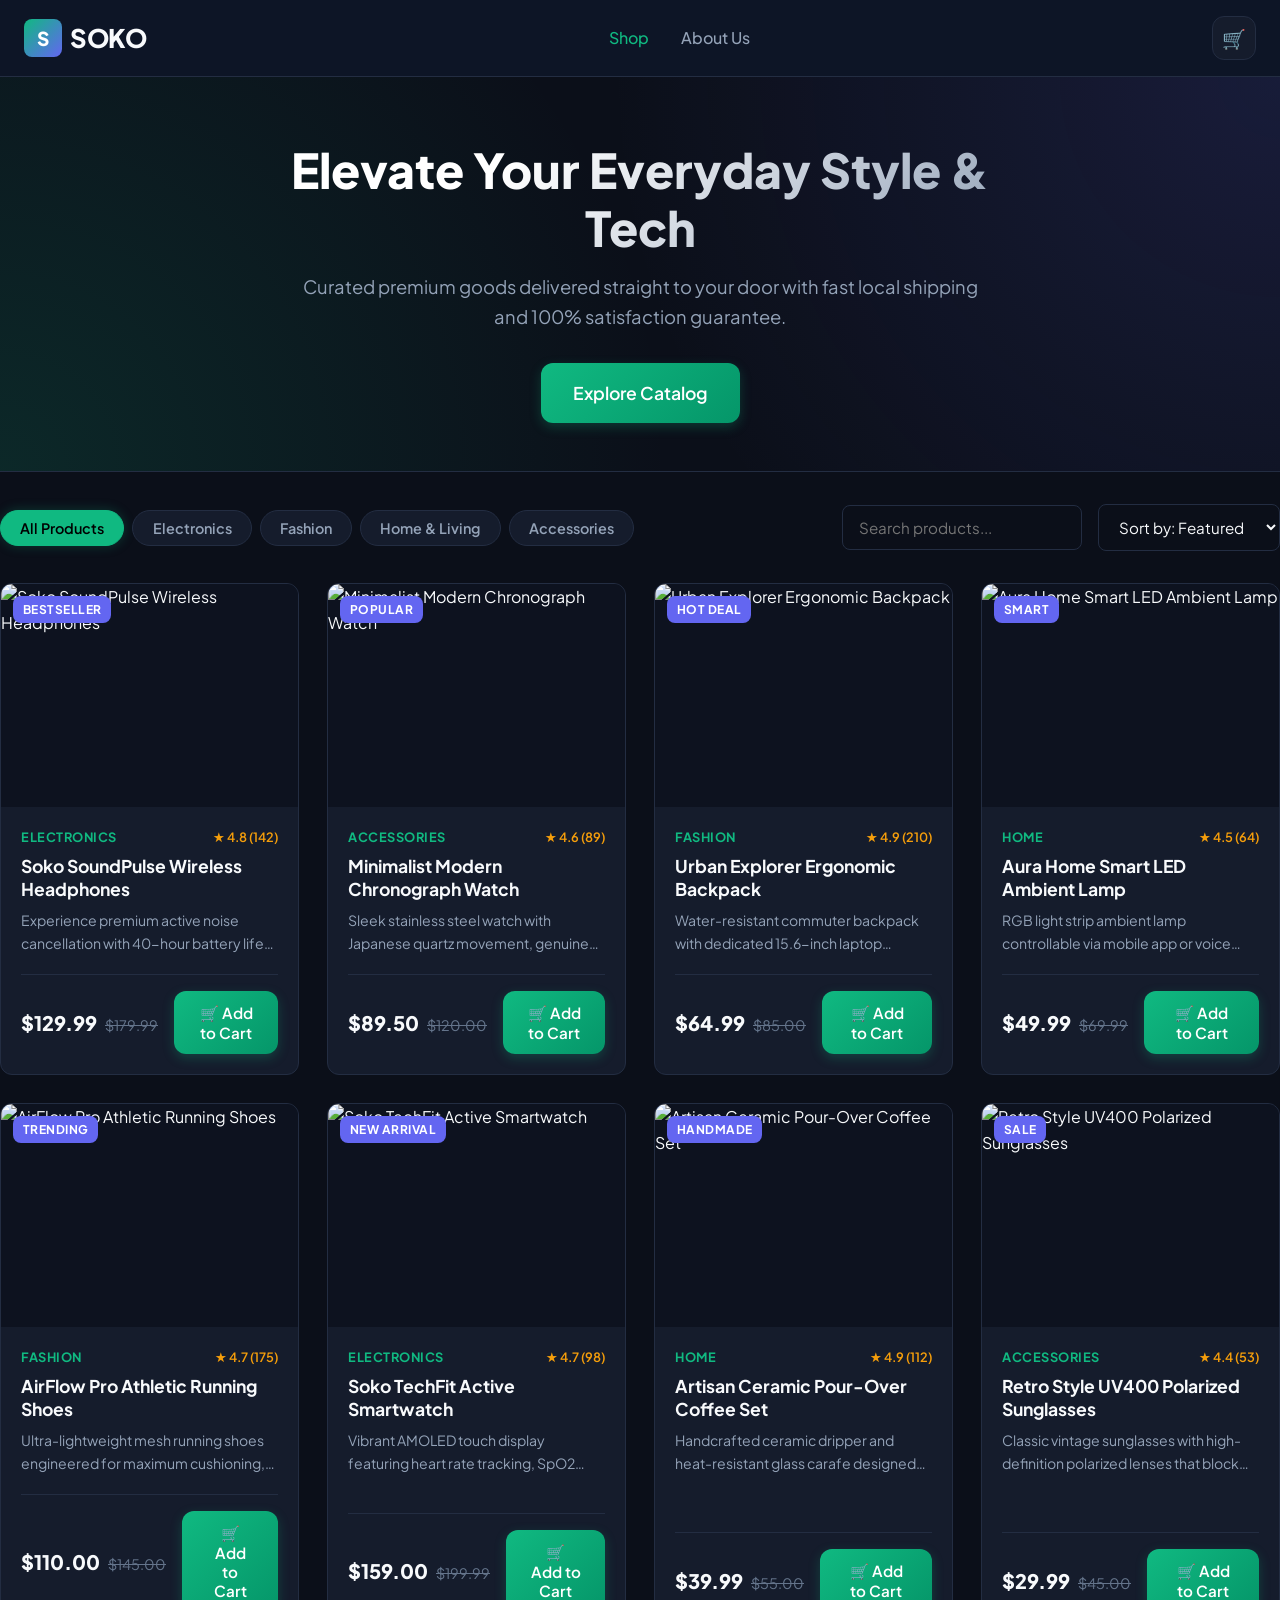
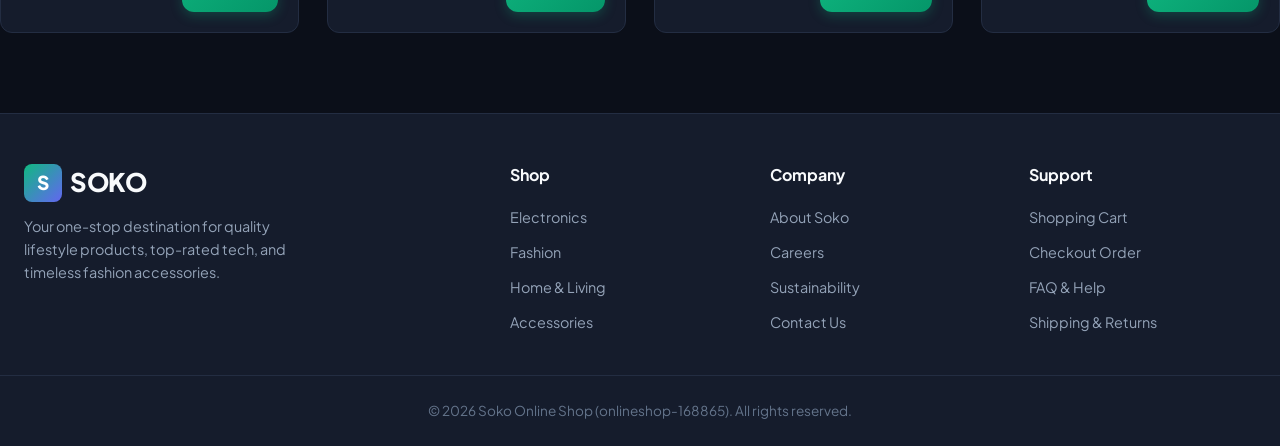
==== index.html @ bc57ed79 "feat: scaffold repo structure with base pages and folders Set up css/, js/, evidence/, assets/ folde" ====
<!DOCTYPE html>
<html lang="en">
<head>
  <meta charset="UTF-8" />
  <meta name="viewport" content="width=device-width, initial-scale=1.0" />
  <title>Soko Online Shop | Premium Modern E-Commerce</title>
  <meta name="description" content="Discover premium products at Soko Online Shop. Quality electronics, fashion, home decor, and accessories with fast delivery." />
  <!-- Google Fonts -->
  <link rel="preconnect" href="https://fonts.googleapis.com">
  <link rel="preconnect" href="https://fonts.gstatic.com" crossorigin>
  <link href="https://fonts.googleapis.com/css2?family=Plus+Jakarta+Sans:wght@400;500;600;700;800&display=swap" rel="stylesheet">
  <!-- Stylesheet -->
  <link rel="stylesheet" href="css/style.css" />
</head>
<body>
  <!-- HEADER -->
  <header class="header-nav">
    <div class="container nav-container">
      <a href="index.html" class="logo-brand">
        <span class="logo-icon">S</span>
        <span>SOKO</span>
      </a>
      <nav>
        <ul class="nav-links">
          <li><a href="index.html" class="nav-link active">Shop</a></li>
          <li><a href="about.html" class="nav-link">About Us</a></li>
        </ul>
      </nav>
      <div class="nav-actions">
        <a href="cart.html" class="cart-icon-btn" title="View Cart">
          🛒
          <span class="cart-badge-count" style="display: none;">0</span>
        </a>
      </div>
    </div>
  </header>

  <!-- MAIN CONTENT -->
  <main>
    <!-- HERO BANNER -->
    <section class="hero-banner">
      <div class="container hero-content">
        <h1 class="hero-title">Elevate Your Everyday Style & Tech</h1>
        <p class="hero-subtitle">Curated premium goods delivered straight to your door with fast local shipping and 100% satisfaction guarantee.</p>
        <a href="#catalog" class="btn btn-primary btn-large">Explore Catalog</a>
      </div>
    </section>

    <!-- CATALOG SECTION -->
    <section class="container filter-section" id="catalog">
      <div class="filter-bar">
        <div class="category-tabs">
          <button class="category-tab active" data-category="all">All Products</button>
          <button class="category-tab" data-category="electronics">Electronics</button>
          <button class="category-tab" data-category="fashion">Fashion</button>
          <button class="category-tab" data-category="home">Home & Living</button>
          <button class="category-tab" data-category="accessories">Accessories</button>
        </div>
        <div class="search-sort-group">
          <input type="text" id="search-input" class="search-input" placeholder="Search products..." />
          <select id="sort-select">
            <option value="featured">Sort by: Featured</option>
            <option value="price-low">Price: Low to High</option>
            <option value="price-high">Price: High to Low</option>
            <option value="rating">Top Rated</option>
          </select>
        </div>
      </div>

      <!-- PRODUCTS CATALOG GRID -->
      <div id="products-grid" class="products-grid">
        <!-- Dynamically rendered via JS -->
      </div>
    </section>

    <!-- QUICK VIEW MODAL -->
    <div id="quick-view-modal" class="modal-overlay">
      <div class="modal-card">
        <button class="modal-close" onclick="closeQuickView()">&times;</button>
        <div class="modal-body">
          <!-- Content populated via quickview JS -->
        </div>
      </div>
    </div>
  </main>

  <!-- FOOTER -->
  <footer class="footer">
    <div class="container footer-grid">
      <div class="footer-brand">
        <div class="logo-brand">
          <span class="logo-icon">S</span>
          <span>SOKO</span>
        </div>
        <p>Your one-stop destination for quality lifestyle products, top-rated tech, and timeless fashion accessories.</p>
      </div>
      <div class="footer-col">
        <h4>Shop</h4>
        <ul>
          <li><a href="index.html">Electronics</a></li>
          <li><a href="index.html">Fashion</a></li>
          <li><a href="index.html">Home & Living</a></li>
          <li><a href="index.html">Accessories</a></li>
        </ul>
      </div>
      <div class="footer-col">
        <h4>Company</h4>
        <ul>
          <li><a href="about.html">About Soko</a></li>
          <li><a href="about.html">Careers</a></li>
          <li><a href="about.html">Sustainability</a></li>
          <li><a href="about.html">Contact Us</a></li>
        </ul>
      </div>
      <div class="footer-col">
        <h4>Support</h4>
        <ul>
          <li><a href="cart.html">Shopping Cart</a></li>
          <li><a href="checkout.html">Checkout Order</a></li>
          <li><a href="about.html">FAQ & Help</a></li>
          <li><a href="about.html">Shipping & Returns</a></li>
        </ul>
      </div>
    </div>
    <div class="footer-bottom">
      <div class="container">
        &copy; 2026 Soko Online Shop (onlineshop-168865). All rights reserved.
      </div>
    </div>
  </footer>

  <!-- SCRIPT TAGS -->
  <script src="js/products.js"></script>
  <script src="js/cart.js"></script>
</body>
</html>
---- css/style.css ----
/* ==========================================================================
   SOKO ONLINE SHOP MAIN STYLESHEET
   Starts with mandatory box-sizing reset
   ========================================================================== */

*, *::before, *::after {
  box-sizing: border-box;
  margin: 0;
  padding: 0;
}

/* --- DESIGN TOKENS & VARIABLES --- */
:root {
  --font-primary: 'Plus Jakarta Sans', -apple-system, BlinkMacSystemFont, 'Segoe UI', Roboto, sans-serif;

  --color-bg-main: #0b0f19;
  --color-bg-card: #151c2c;
  --color-bg-card-hover: #1c263c;
  --color-bg-nav: rgba(15, 23, 42, 0.85);

  --color-text-main: #f8fafc;
  --color-text-muted: #94a3b8;
  --color-text-dim: #64748b;

  --color-primary: #10b981;
  --color-primary-hover: #059669;
  --color-primary-glow: rgba(16, 185, 129, 0.25);

  --color-accent: #6366f1;
  --color-accent-hover: #4f46e5;
  --color-warning: #f59e0b;
  --color-danger: #ef4444;

  --color-border: #232d42;
  --color-border-light: #2e3c56;

  --shadow-sm: 0 2px 4px rgba(0, 0, 0, 0.2);
  --shadow-md: 0 8px 16px rgba(0, 0, 0, 0.3);
  --shadow-lg: 0 16px 32px rgba(0, 0, 0, 0.4);
  --shadow-glow: 0 0 20px var(--color-primary-glow);

  --radius-sm: 8px;
  --radius-md: 12px;
  --radius-lg: 20px;
  --radius-full: 9999px;

  --transition-fast: 0.2s ease;
  --transition-normal: 0.3s cubic-bezier(0.4, 0, 0.2, 1);
}

body {
  font-family: var(--font-primary);
  background-color: var(--color-bg-main);
  color: var(--color-text-main);
  line-height: 1.6;
  min-height: 100vh;
  display: flex;
  flex-direction: column;
}

a {
  color: inherit;
  text-decoration: none;
  transition: color var(--transition-fast);
}

button {
  font-family: inherit;
  cursor: pointer;
  border: none;
  background: none;
}

input, select, textarea {
  font-family: inherit;
  color: var(--color-text-main);
  background-color: var(--color-bg-main);
  border: 1px solid var(--color-border);
  border-radius: var(--radius-sm);
  padding: 0.75rem 1rem;
  font-size: 0.95rem;
  outline: none;
  transition: border-color var(--transition-fast), box-shadow var(--transition-fast);
}

input:focus, select:focus, textarea:focus {
  border-color: var(--color-primary);
  box-shadow: 0 0 0 3px var(--color-primary-glow);
}

.container {
  max-width: 1280px;
  margin: 0 auto;
  padding: 0 1.5rem;
  width: 100%;
}

/* --- BUTTONS --- */
.btn {
  display: inline-flex;
  align-items: center;
  justify-content: center;
  gap: 0.5rem;
  padding: 0.75rem 1.5rem;
  font-size: 0.95rem;
  font-weight: 600;
  border-radius: var(--radius-md);
  transition: all var(--transition-normal);
  text-decoration: none;
  cursor: pointer;
}

.btn-primary {
  background: linear-gradient(135deg, var(--color-primary), #059669);
  color: #ffffff;
  box-shadow: 0 4px 12px var(--color-primary-glow);
}

.btn-primary:hover {
  transform: translateY(-2px);
  box-shadow: 0 6px 20px rgba(16, 185, 129, 0.4);
}

.btn-secondary {
  background: var(--color-bg-card-hover);
  color: var(--color-text-main);
  border: 1px solid var(--color-border-light);
}

.btn-secondary:hover {
  background: var(--color-border-light);
  transform: translateY(-2px);
}

.btn-large {
  padding: 1rem 2rem;
  font-size: 1.1rem;
}

/* --- HEADER & NAVBAR --- */
.header-nav {
  position: sticky;
  top: 0;
  z-index: 100;
  background: var(--color-bg-nav);
  backdrop-filter: blur(12px);
  border-bottom: 1px solid var(--color-border);
  padding: 1rem 0;
}

.nav-container {
  display: flex;
  align-items: center;
  justify-content: space-between;
  gap: 1.5rem;
}

.logo-brand {
  display: flex;
  align-items: center;
  gap: 0.5rem;
  font-size: 1.6rem;
  font-weight: 800;
  letter-spacing: -0.5px;
  color: var(--color-text-main);
}

.logo-icon {
  width: 38px;
  height: 38px;
  background: linear-gradient(135deg, var(--color-primary), var(--color-accent));
  border-radius: var(--radius-sm);
  display: flex;
  align-items: center;
  justify-content: center;
  font-size: 1.2rem;
  color: white;
}

.nav-links {
  display: flex;
  align-items: center;
  gap: 2rem;
  list-style: none;
}

.nav-link {
  font-weight: 500;
  color: var(--color-text-muted);
}

.nav-link:hover, .nav-link.active {
  color: var(--color-primary);
}

.nav-actions {
  display: flex;
  align-items: center;
  gap: 1rem;
}

.cart-icon-btn {
  position: relative;
  display: flex;
  align-items: center;
  justify-content: center;
  width: 44px;
  height: 44px;
  background: var(--color-bg-card);
  border: 1px solid var(--color-border);
  border-radius: var(--radius-md);
  color: var(--color-text-main);
  font-size: 1.2rem;
  transition: all var(--transition-fast);
}

.cart-icon-btn:hover {
  border-color: var(--color-primary);
  color: var(--color-primary);
}

.cart-badge-count {
  position: absolute;
  top: -6px;
  right: -6px;
  background: var(--color-primary);
  color: #000000;
  font-size: 0.75rem;
  font-weight: 700;
  width: 20px;
  height: 20px;
  border-radius: var(--radius-full);
  display: inline-flex;
  align-items: center;
  justify-content: center;
  box-shadow: 0 0 10px var(--color-primary);
}

/* --- HERO SECTION --- */
.hero-banner {
  background: radial-gradient(circle at top right, rgba(99, 102, 241, 0.15), transparent 50%),
              radial-gradient(circle at bottom left, rgba(16, 185, 129, 0.15), transparent 50%);
  padding: 4rem 0 3rem;
  text-align: center;
  border-bottom: 1px solid var(--color-border);
}

.hero-content {
  max-width: 750px;
  margin: 0 auto;
}

.hero-title {
  font-size: 3rem;
  font-weight: 800;
  line-height: 1.2;
  margin-bottom: 1rem;
  background: linear-gradient(135deg, #ffffff 30%, var(--color-text-muted));
  -webkit-background-clip: text;
  -webkit-text-fill-color: transparent;
}

.hero-subtitle {
  font-size: 1.15rem;
  color: var(--color-text-muted);
  margin-bottom: 2rem;
}

/* --- FILTER BAR & CONTROLS --- */
.filter-section {
  padding: 2rem 0;
}

.filter-bar {
  display: flex;
  flex-wrap: wrap;
  align-items: center;
  justify-content: space-between;
  gap: 1rem;
  margin-bottom: 2rem;
}

.category-tabs {
  display: flex;
  flex-wrap: wrap;
  gap: 0.5rem;
}

.category-tab {
  padding: 0.5rem 1.2rem;
  background: var(--color-bg-card);
  border: 1px solid var(--color-border);
  border-radius: var(--radius-full);
  color: var(--color-text-muted);
  font-size: 0.9rem;
  font-weight: 600;
  cursor: pointer;
  transition: all var(--transition-fast);
}

.category-tab:hover {
  color: var(--color-text-main);
  border-color: var(--color-border-light);
}

.category-tab.active {
  background: var(--color-primary);
  color: #000000;
  border-color: var(--color-primary);
  box-shadow: 0 0 12px var(--color-primary-glow);
}

.search-sort-group {
  display: flex;
  align-items: center;
  gap: 1rem;
  flex-wrap: wrap;
}

.search-input {
  width: 240px;
}

/* --- PRODUCT CATALOG GRID --- */
.products-grid {
  display: grid;
  grid-template-columns: repeat(auto-fill, minmax(280px, 1fr));
  gap: 1.75rem;
  margin-bottom: 3rem;
}

.product-card {
  background: var(--color-bg-card);
  border: 1px solid var(--color-border);
  border-radius: var(--radius-md);
  overflow: hidden;
  display: flex;
  flex-direction: column;
  transition: all var(--transition-normal);
}

.product-card:hover {
  transform: translateY(-6px);
  border-color: var(--color-border-light);
  box-shadow: var(--shadow-md);
}

.product-image-wrap {
  position: relative;
  width: 100%;
  padding-top: 75%; /* 4:3 Aspect */
  overflow: hidden;
  background: #0d121f;
}

.product-image {
  position: absolute;
  top: 0;
  left: 0;
  width: 100%;
  height: 100%;
  object-fit: cover;
  transition: transform 0.5s ease;
}

.product-card:hover .product-image {
  transform: scale(1.08);
}

.product-badge {
  position: absolute;
  top: 12px;
  left: 12px;
  background: var(--color-accent);
  color: white;
  font-size: 0.75rem;
  font-weight: 700;
  padding: 0.25rem 0.6rem;
  border-radius: var(--radius-sm);
  text-transform: uppercase;
  letter-spacing: 0.5px;
}

.quick-view-btn {
  position: absolute;
  bottom: 12px;
  left: 50%;
  transform: translateX(-50%) translateY(20px);
  opacity: 0;
  background: rgba(15, 23, 42, 0.9);
  color: white;
  padding: 0.5rem 1rem;
  border-radius: var(--radius-full);
  font-size: 0.85rem;
  font-weight: 600;
  backdrop-filter: blur(4px);
  transition: all var(--transition-fast);
}

.product-card:hover .quick-view-btn {
  opacity: 1;
  transform: translateX(-50%) translateY(0);
}

.product-info {
  padding: 1.25rem;
  display: flex;
  flex-direction: column;
  flex-grow: 1;
}

.product-meta {
  display: flex;
  align-items: center;
  justify-content: space-between;
  margin-bottom: 0.5rem;
  font-size: 0.8rem;
}

.product-category {
  color: var(--color-primary);
  font-weight: 700;
  letter-spacing: 0.5px;
}

.product-rating {
  color: var(--color-warning);
  font-weight: 600;
}

.product-title {
  font-size: 1.1rem;
  font-weight: 700;
  margin-bottom: 0.5rem;
  line-height: 1.3;
}

.product-desc {
  font-size: 0.88rem;
  color: var(--color-text-muted);
  margin-bottom: 1.25rem;
  display: -webkit-box;
  -webkit-line-clamp: 2;
  -webkit-box-orient: vertical;
  overflow: hidden;
}

.product-footer {
  margin-top: auto;
  display: flex;
  align-items: center;
  justify-content: space-between;
  gap: 1rem;
  padding-top: 1rem;
  border-top: 1px solid var(--color-border);
}

.price-box {
  display: flex;
  align-items: baseline;
  gap: 0.5rem;
}

.price-current {
  font-size: 1.25rem;
  font-weight: 800;
  color: var(--color-text-main);
}

.price-original {
  font-size: 0.9rem;
  color: var(--color-text-dim);
  text-decoration: line-through;
}

.empty-catalog {
  grid-column: 1 / -1;
  text-align: center;
  padding: 4rem 1rem;
  background: var(--color-bg-card);
  border-radius: var(--radius-md);
  border: 1px dashed var(--color-border-light);
}

.empty-icon {
  font-size: 3rem;
  margin-bottom: 1rem;
}

/* --- QUICK VIEW MODAL --- */
.modal-overlay {
  position: fixed;
  top: 0;
  left: 0;
  width: 100vw;
  height: 100vh;
  background: rgba(0, 0, 0, 0.75);
  backdrop-filter: blur(6px);
  z-index: 1000;
  display: flex;
  align-items: center;
  justify-content: center;
  opacity: 0;
  pointer-events: none;
  transition: opacity var(--transition-fast);
}

.modal-overlay.open {
  opacity: 1;
  pointer-events: auto;
}

.modal-card {
  background: var(--color-bg-card);
  border: 1px solid var(--color-border);
  border-radius: var(--radius-lg);
  max-width: 800px;
  width: 90%;
  max-height: 90vh;
  overflow-y: auto;
  position: relative;
  padding: 2rem;
  box-shadow: var(--shadow-lg);
}

.modal-close {
  position: absolute;
  top: 1.5rem;
  right: 1.5rem;
  font-size: 1.5rem;
  color: var(--color-text-muted);
  cursor: pointer;
}

.modal-close:hover {
  color: white;
}

.quickview-container {
  display: grid;
  grid-template-columns: 1fr 1fr;
  gap: 2rem;
}

@media (max-width: 640px) {
  .quickview-container {
    grid-template-columns: 1fr;
  }
}

.quickview-img {
  width: 100%;
  border-radius: var(--radius-md);
  object-fit: cover;
}

.quickview-info-col {
  display: flex;
  flex-direction: column;
  gap: 1rem;
}

.quickview-rating {
  display: flex;
  align-items: center;
  gap: 0.5rem;
  color: var(--color-warning);
}

.quickview-price {
  font-size: 1.5rem;
  font-weight: 800;
}

.qty-picker {
  display: inline-flex;
  align-items: center;
  border: 1px solid var(--color-border);
  border-radius: var(--radius-sm);
  overflow: hidden;
}

.qty-btn {
  background: var(--color-bg-card-hover);
  color: var(--color-text-main);
  padding: 0.5rem 0.9rem;
  font-weight: 700;
  font-size: 1rem;
}

.qty-btn:hover {
  background: var(--color-border-light);
}

.qty-picker input {
  width: 50px;
  text-align: center;
  border: none;
  background: transparent;
  padding: 0.5rem 0;
}

/* --- CART PAGE --- */
.page-header {
  padding: 2.5rem 0 1.5rem;
  border-bottom: 1px solid var(--color-border);
  margin-bottom: 2rem;
}

.page-title {
  font-size: 2rem;
  font-weight: 800;
}

.cart-layout {
  display: grid;
  grid-template-columns: 1fr 380px;
  gap: 2rem;
  align-items: start;
  margin-bottom: 4rem;
}

@media (max-width: 900px) {
  .cart-layout {
    grid-template-columns: 1fr;
  }
}

.cart-items-card {
  background: var(--color-bg-card);
  border: 1px solid var(--color-border);
  border-radius: var(--radius-md);
  padding: 1.5rem;
}

.cart-item-row {
  display: flex;
  align-items: center;
  gap: 1.25rem;
  padding: 1rem 0;
  border-bottom: 1px solid var(--color-border);
}

.cart-item-row:last-child {
  border-bottom: none;
}

.cart-item-img {
  width: 70px;
  height: 70px;
  object-fit: cover;
  border-radius: var(--radius-sm);
  background: #0d121f;
}

.cart-item-details {
  flex-grow: 1;
}

.cart-item-title {
  font-size: 1rem;
  font-weight: 700;
}

.cart-item-price {
  font-size: 0.85rem;
  color: var(--color-text-muted);
}

.cart-item-qty {
  display: flex;
  align-items: center;
  gap: 0.5rem;
  background: var(--color-bg-main);
  padding: 0.25rem 0.5rem;
  border-radius: var(--radius-sm);
  border: 1px solid var(--color-border);
}

.qty-val {
  font-weight: 700;
  min-width: 20px;
  text-align: center;
}

.cart-item-subtotal {
  font-size: 1.1rem;
  font-weight: 800;
  min-width: 80px;
  text-align: right;
}

.cart-item-remove {
  color: var(--color-text-dim);
  font-size: 1.2rem;
  padding: 0.5rem;
  border-radius: var(--radius-sm);
  transition: color var(--transition-fast);
}

.cart-item-remove:hover {
  color: var(--color-danger);
}

.summary-card {
  background: var(--color-bg-card);
  border: 1px solid var(--color-border);
  border-radius: var(--radius-md);
  padding: 1.5rem;
  position: sticky;
  top: 100px;
}

.summary-title {
  font-size: 1.25rem;
  font-weight: 800;
  margin-bottom: 1.25rem;
  padding-bottom: 0.75rem;
  border-bottom: 1px solid var(--color-border);
}

.summary-row {
  display: flex;
  justify-content: space-between;
  margin-bottom: 0.85rem;
  font-size: 0.95rem;
  color: var(--color-text-muted);
}

.summary-row.total-row {
  font-size: 1.25rem;
  font-weight: 800;
  color: var(--color-text-main);
  border-top: 1px solid var(--color-border);
  padding-top: 1rem;
  margin-top: 1rem;
}

.promo-form {
  display: flex;
  gap: 0.5rem;
  margin: 1.25rem 0;
}

.promo-form input {
  flex-grow: 1;
}

.empty-cart-view {
  text-align: center;
  padding: 4rem 2rem;
}

.empty-cart-icon {
  font-size: 4rem;
  margin-bottom: 1rem;
}

/* --- CHECKOUT PAGE --- */
.checkout-layout {
  display: grid;
  grid-template-columns: 1fr 400px;
  gap: 2rem;
  align-items: start;
  margin-bottom: 4rem;
}

@media (max-width: 900px) {
  .checkout-layout {
    grid-template-columns: 1fr;
  }
}

.form-section-card {
  background: var(--color-bg-card);
  border: 1px solid var(--color-border);
  border-radius: var(--radius-md);
  padding: 1.75rem;
  margin-bottom: 1.5rem;
}

.section-h3 {
  font-size: 1.2rem;
  font-weight: 700;
  margin-bottom: 1.25rem;
  display: flex;
  align-items: center;
  gap: 0.5rem;
}

.form-grid {
  display: grid;
  grid-template-columns: 1fr 1fr;
  gap: 1rem;
}

.form-group-full {
  grid-column: 1 / -1;
}

.form-group label {
  display: block;
  font-size: 0.85rem;
  font-weight: 600;
  color: var(--color-text-muted);
  margin-bottom: 0.4rem;
}

.form-group input, .form-group select {
  width: 100%;
}

.radio-group {
  display: flex;
  flex-direction: column;
  gap: 0.75rem;
}

.radio-option {
  display: flex;
  align-items: center;
  gap: 0.75rem;
  padding: 0.85rem 1rem;
  background: var(--color-bg-main);
  border: 1px solid var(--color-border);
  border-radius: var(--radius-sm);
  cursor: pointer;
}

.radio-option:hover {
  border-color: var(--color-border-light);
}

.checkout-item-row {
  display: flex;
  align-items: center;
  gap: 0.75rem;
  margin-bottom: 0.85rem;
}

.checkout-item-row img {
  width: 48px;
  height: 48px;
  object-fit: cover;
  border-radius: var(--radius-sm);
}

.checkout-item-info {
  flex-grow: 1;
}

.checkout-item-info h5 {
  font-size: 0.9rem;
  font-weight: 600;
}

.checkout-item-info span {
  font-size: 0.8rem;
  color: var(--color-text-muted);
}

/* --- ABOUT PAGE --- */
.about-hero {
  text-align: center;
  padding: 3rem 0;
}

.about-grid {
  display: grid;
  grid-template-columns: repeat(auto-fit, minmax(260px, 1fr));
  gap: 1.5rem;
  margin: 3rem 0;
}

.about-feature-card {
  background: var(--color-bg-card);
  border: 1px solid var(--color-border);
  border-radius: var(--radius-md);
  padding: 2rem;
  text-align: center;
}

.about-feature-icon {
  font-size: 2.5rem;
  margin-bottom: 1rem;
}

.stats-bar {
  display: flex;
  justify-content: space-around;
  padding: 3rem 1.5rem;
  background: var(--color-bg-card);
  border-radius: var(--radius-lg);
  border: 1px solid var(--color-border);
  margin-bottom: 4rem;
  text-align: center;
  flex-wrap: wrap;
  gap: 1.5rem;
}

.stat-number {
  font-size: 2.5rem;
  font-weight: 800;
  color: var(--color-primary);
}

.stat-label {
  color: var(--color-text-muted);
  font-size: 0.9rem;
}

/* --- FOOTER --- */
.footer {
  margin-top: auto;
  background: var(--color-bg-card);
  border-top: 1px solid var(--color-border);
  padding: 3rem 0 1.5rem;
}

.footer-grid {
  display: grid;
  grid-template-columns: 2fr repeat(3, 1fr);
  gap: 2rem;
  margin-bottom: 2.5rem;
}

@media (max-width: 768px) {
  .footer-grid {
    grid-template-columns: 1fr 1fr;
  }
}

.footer-brand p {
  color: var(--color-text-muted);
  font-size: 0.9rem;
  margin-top: 0.75rem;
  max-width: 300px;
}

.footer-col h4 {
  font-size: 1rem;
  font-weight: 700;
  margin-bottom: 1rem;
}

.footer-col ul {
  list-style: none;
  display: flex;
  flex-direction: column;
  gap: 0.6rem;
}

.footer-col a {
  color: var(--color-text-muted);
  font-size: 0.9rem;
}

.footer-col a:hover {
  color: var(--color-primary);
}

.footer-bottom {
  text-align: center;
  padding-top: 1.5rem;
  border-top: 1px solid var(--color-border);
  color: var(--color-text-dim);
  font-size: 0.85rem;
}

/* --- TOAST NOTIFICATIONS --- */
#toast-container {
  position: fixed;
  bottom: 20px;
  right: 20px;
  z-index: 9999;
  display: flex;
  flex-direction: column;
  gap: 0.75rem;
}

.toast {
  background: var(--color-bg-card);
  border: 1px solid var(--color-border);
  border-radius: var(--radius-md);
  padding: 0.85rem 1.25rem;
  box-shadow: var(--shadow-lg);
  transform: translateX(120%);
  transition: transform var(--transition-normal);
  min-width: 260px;
}

.toast.toast-show {
  transform: translateX(0);
}

.toast-content {
  display: flex;
  align-items: center;
  gap: 0.75rem;
}

.toast-icon {
  font-weight: 800;
  font-size: 1.1rem;
}

.toast-success {
  border-left: 4px solid var(--color-primary);
}

.toast-success .toast-icon {
  color: var(--color-primary);
}

.toast-error {
  border-left: 4px solid var(--color-danger);
}

.toast-error .toast-icon {
  color: var(--color-danger);
}

.toast-info {
  border-left: 4px solid var(--color-accent);
}

.toast-info .toast-icon {
  color: var(--color-accent);
}
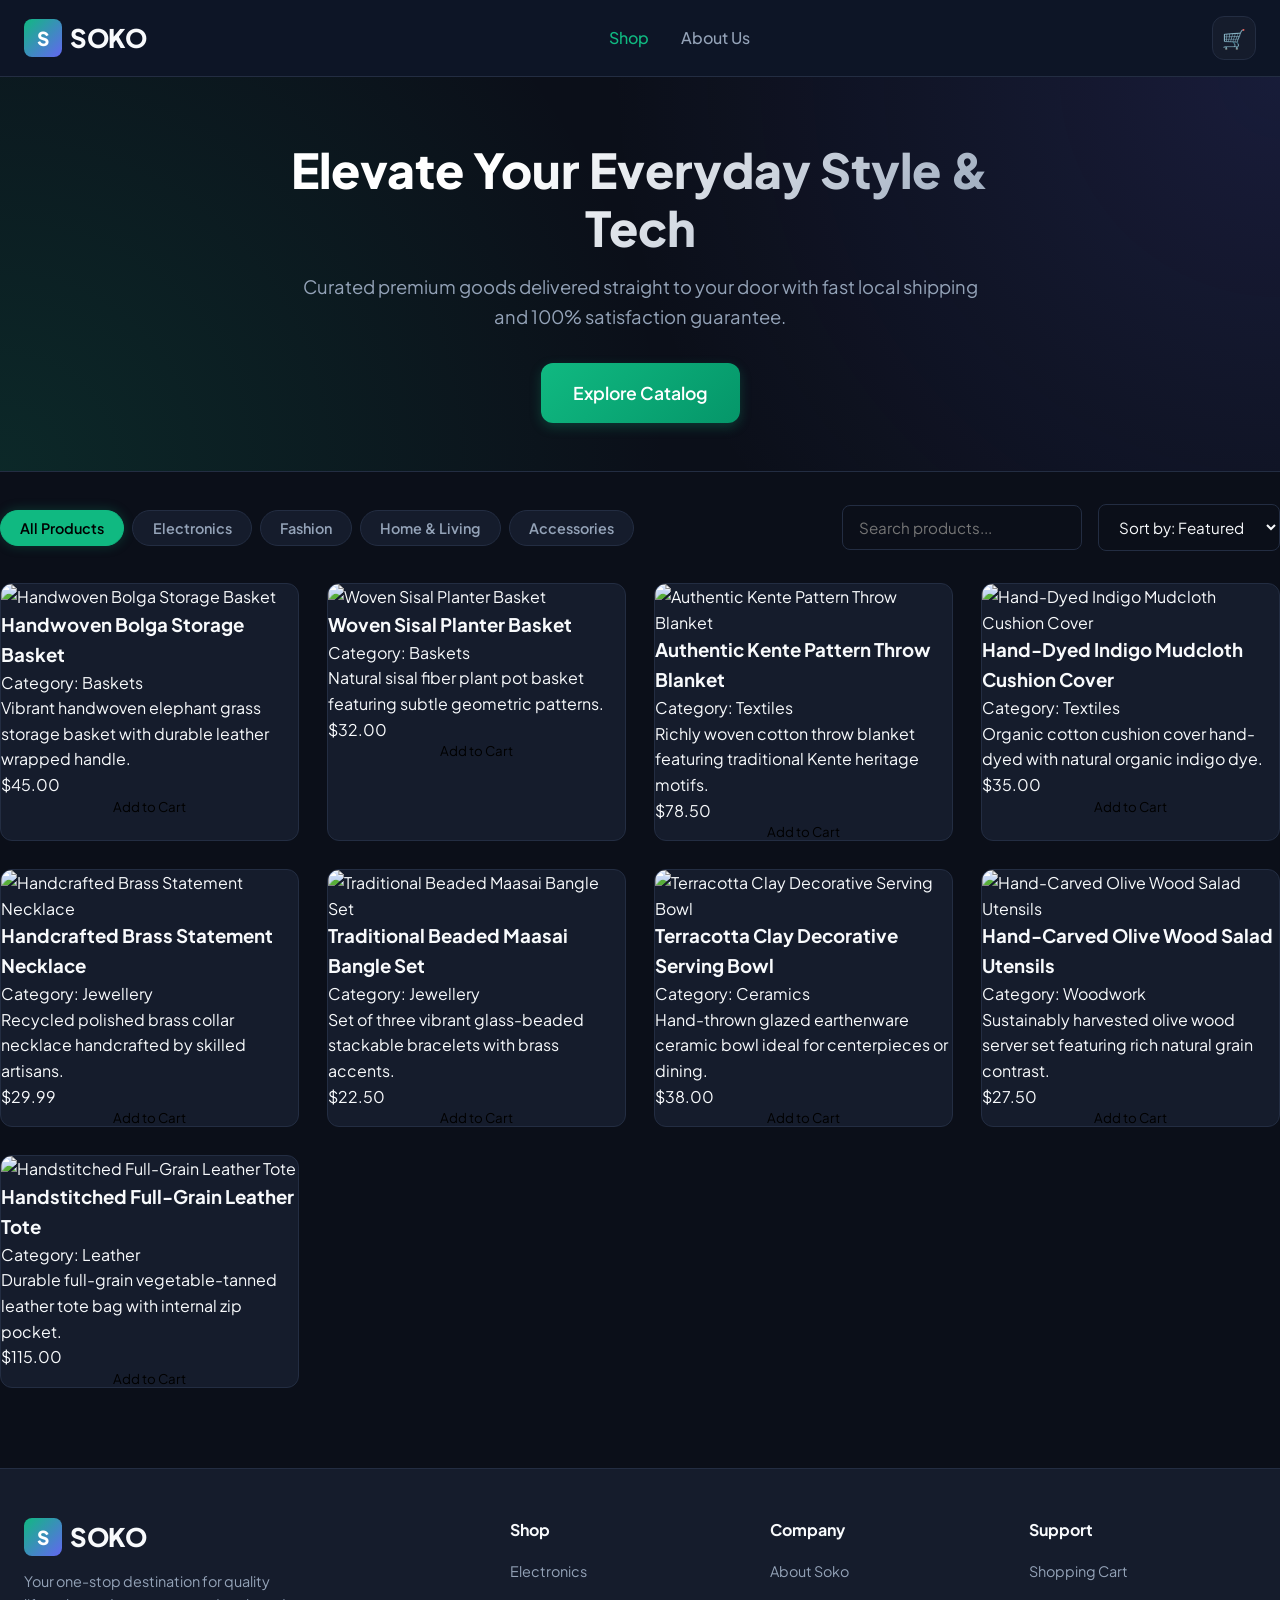
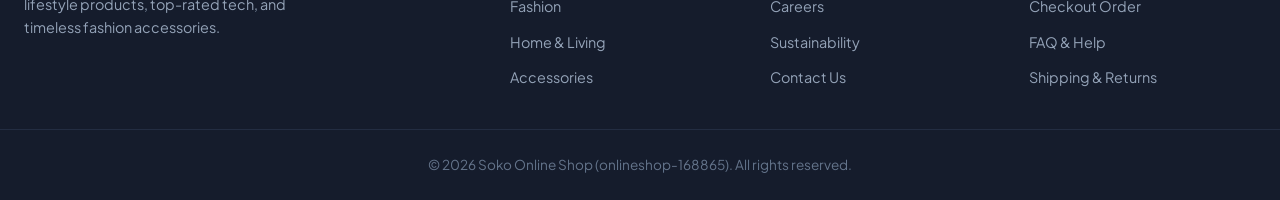
==== commit 29fc6669: "Merge pull request #19 from IS-PROJECT-2026/feat/3-render-product-grid feat(home): render product gr" ====
--- a/index.html
+++ b/index.html
@@ -131,6 +131,22 @@
 
   <!-- SCRIPT TAGS -->
   <script src="js/products.js"></script>
-  <script src="js/cart.js"></script>
+  <script>
+    document.addEventListener('DOMContentLoaded', () => {
+      const gridContainer = document.getElementById('products-grid') || document.getElementById('product-grid');
+      if (!gridContainer || typeof SOKO_PRODUCTS === 'undefined') return;
+
+      gridContainer.innerHTML = SOKO_PRODUCTS.map(product => `
+        <div class="product-card" data-id="${product.id}">
+          <img src="${product.image}" alt="${product.name}" />
+          <h3>${product.name}</h3>
+          <p class="category">Category: ${product.category}</p>
+          <p class="description">${product.description}</p>
+          <p class="price">$${Number(product.price).toFixed(2)}</p>
+          <button class="add-to-cart-btn" onclick="console.log('${product.id}')">Add to Cart</button>
+        </div>
+      `).join('');
+    });
+  </script>
 </body>
 </html>
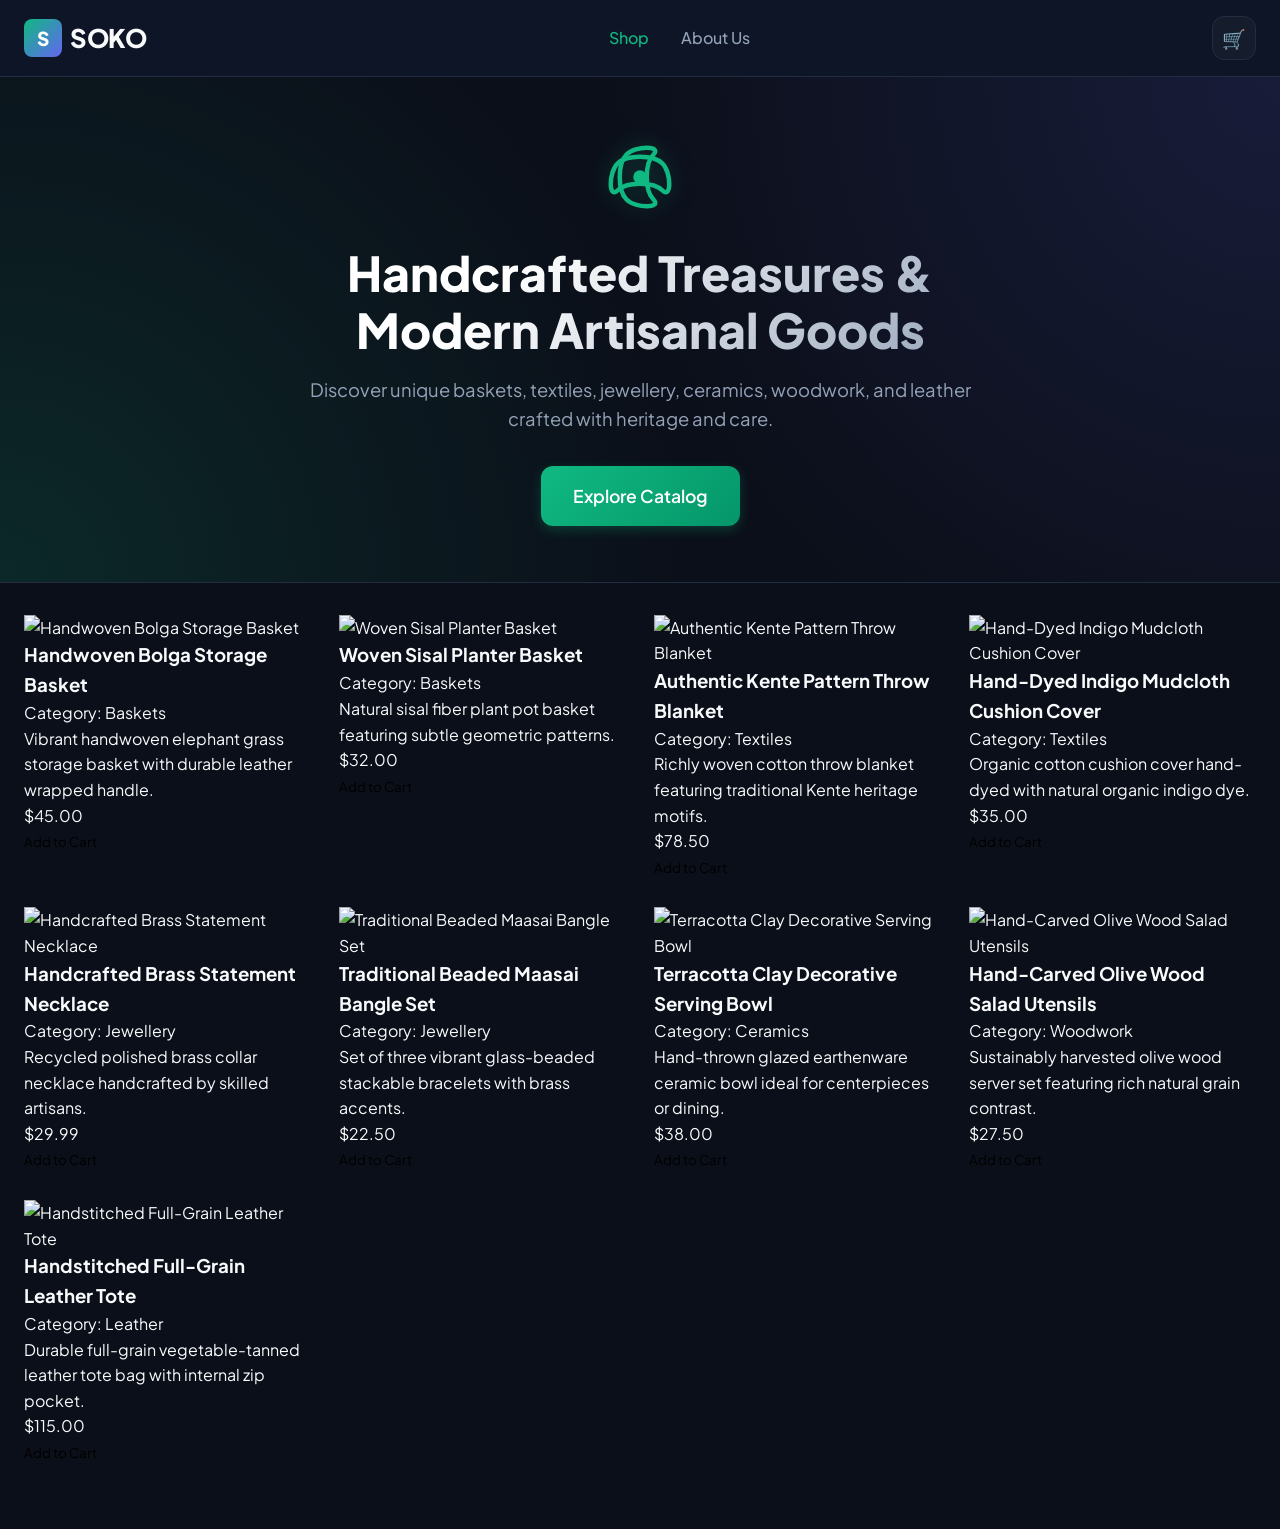
==== commit 8a0b2048: "Merge pull request #20 from IS-PROJECT-2026/style/4-hero-section style(hero): add header nav, hero s" ====
--- a/index.html
+++ b/index.html
@@ -3,8 +3,8 @@
 <head>
   <meta charset="UTF-8" />
   <meta name="viewport" content="width=device-width, initial-scale=1.0" />
-  <title>Soko Online Shop | Premium Modern E-Commerce</title>
-  <meta name="description" content="Discover premium products at Soko Online Shop. Quality electronics, fashion, home decor, and accessories with fast delivery." />
+  <title>Soko Online Shop | Handcrafted Quality Products</title>
+  <meta name="description" content="Explore authentic handcrafted baskets, textiles, jewellery, ceramics, woodwork, and leather goods at Soko Online Shop." />
   <!-- Google Fonts -->
   <link rel="preconnect" href="https://fonts.googleapis.com">
   <link rel="preconnect" href="https://fonts.gstatic.com" crossorigin>
@@ -13,7 +13,7 @@
   <link rel="stylesheet" href="css/style.css" />
 </head>
 <body>
-  <!-- HEADER -->
+  <!-- HEADER NAVIGATION -->
   <header class="header-nav">
     <div class="container nav-container">
       <a href="index.html" class="logo-brand">
@@ -37,97 +37,28 @@
 
   <!-- MAIN CONTENT -->
   <main>
-    <!-- HERO BANNER -->
+    <!-- HERO SECTION WITH WOVEN SVG ACCENT -->
     <section class="hero-banner">
       <div class="container hero-content">
-        <h1 class="hero-title">Elevate Your Everyday Style & Tech</h1>
-        <p class="hero-subtitle">Curated premium goods delivered straight to your door with fast local shipping and 100% satisfaction guarantee.</p>
+        <!-- Woven SVG Accent Graphic -->
+        <svg class="hero-woven-accent" viewBox="0 0 64 64" fill="none" xmlns="http://www.w3.org/2000/svg">
+          <path d="M12 20C20 12 44 12 52 20C60 28 60 52 52 44C44 36 20 36 12 44C4 52 4 28 12 20Z" stroke="currentColor" stroke-width="4" stroke-linecap="round" stroke-linejoin="round"/>
+          <path d="M20 12C12 20 12 44 20 52C28 60 52 60 44 52C36 44 36 20 44 12C52 4 28 4 20 12Z" stroke="currentColor" stroke-width="4" stroke-linecap="round" stroke-linejoin="round"/>
+          <circle cx="32" cy="32" r="6" fill="currentColor"/>
+        </svg>
+        <h1 class="hero-title">Handcrafted Treasures & Modern Artisanal Goods</h1>
+        <p class="hero-subtitle">Discover unique baskets, textiles, jewellery, ceramics, woodwork, and leather crafted with heritage and care.</p>
         <a href="#catalog" class="btn btn-primary btn-large">Explore Catalog</a>
       </div>
     </section>
 
-    <!-- CATALOG SECTION -->
-    <section class="container filter-section" id="catalog">
-      <div class="filter-bar">
-        <div class="category-tabs">
-          <button class="category-tab active" data-category="all">All Products</button>
-          <button class="category-tab" data-category="electronics">Electronics</button>
-          <button class="category-tab" data-category="fashion">Fashion</button>
-          <button class="category-tab" data-category="home">Home & Living</button>
-          <button class="category-tab" data-category="accessories">Accessories</button>
-        </div>
-        <div class="search-sort-group">
-          <input type="text" id="search-input" class="search-input" placeholder="Search products..." />
-          <select id="sort-select">
-            <option value="featured">Sort by: Featured</option>
-            <option value="price-low">Price: Low to High</option>
-            <option value="price-high">Price: High to Low</option>
-            <option value="rating">Top Rated</option>
-          </select>
-        </div>
-      </div>
-
-      <!-- PRODUCTS CATALOG GRID -->
+    <!-- PRODUCT CATALOG SECTION -->
+    <section class="container" id="catalog">
       <div id="products-grid" class="products-grid">
-        <!-- Dynamically rendered via JS -->
+        <!-- Dynamically rendered via JS below -->
       </div>
     </section>
-
-    <!-- QUICK VIEW MODAL -->
-    <div id="quick-view-modal" class="modal-overlay">
-      <div class="modal-card">
-        <button class="modal-close" onclick="closeQuickView()">&times;</button>
-        <div class="modal-body">
-          <!-- Content populated via quickview JS -->
-        </div>
-      </div>
-    </div>
   </main>
-
-  <!-- FOOTER -->
-  <footer class="footer">
-    <div class="container footer-grid">
-      <div class="footer-brand">
-        <div class="logo-brand">
-          <span class="logo-icon">S</span>
-          <span>SOKO</span>
-        </div>
-        <p>Your one-stop destination for quality lifestyle products, top-rated tech, and timeless fashion accessories.</p>
-      </div>
-      <div class="footer-col">
-        <h4>Shop</h4>
-        <ul>
-          <li><a href="index.html">Electronics</a></li>
-          <li><a href="index.html">Fashion</a></li>
-          <li><a href="index.html">Home & Living</a></li>
-          <li><a href="index.html">Accessories</a></li>
-        </ul>
-      </div>
-      <div class="footer-col">
-        <h4>Company</h4>
-        <ul>
-          <li><a href="about.html">About Soko</a></li>
-          <li><a href="about.html">Careers</a></li>
-          <li><a href="about.html">Sustainability</a></li>
-          <li><a href="about.html">Contact Us</a></li>
-        </ul>
-      </div>
-      <div class="footer-col">
-        <h4>Support</h4>
-        <ul>
-          <li><a href="cart.html">Shopping Cart</a></li>
-          <li><a href="checkout.html">Checkout Order</a></li>
-          <li><a href="about.html">FAQ & Help</a></li>
-          <li><a href="about.html">Shipping & Returns</a></li>
-        </ul>
-      </div>
-    </div>
-    <div class="footer-bottom">
-      <div class="container">
-        &copy; 2026 Soko Online Shop (onlineshop-168865). All rights reserved.
-      </div>
-    </div>
-  </footer>
 
   <!-- SCRIPT TAGS -->
   <script src="js/products.js"></script>
--- a/css/style.css
+++ b/css/style.css
@@ -48,6 +48,7 @@
   --transition-normal: 0.3s cubic-bezier(0.4, 0, 0.2, 1);
 }
 
+/* --- BASE & TYPOGRAPHY --- */
 body {
   font-family: var(--font-primary);
   background-color: var(--color-bg-main);
@@ -69,23 +70,6 @@
   cursor: pointer;
   border: none;
   background: none;
-}
-
-input, select, textarea {
-  font-family: inherit;
-  color: var(--color-text-main);
-  background-color: var(--color-bg-main);
-  border: 1px solid var(--color-border);
-  border-radius: var(--radius-sm);
-  padding: 0.75rem 1rem;
-  font-size: 0.95rem;
-  outline: none;
-  transition: border-color var(--transition-fast), box-shadow var(--transition-fast);
-}
-
-input:focus, select:focus, textarea:focus {
-  border-color: var(--color-primary);
-  box-shadow: 0 0 0 3px var(--color-primary-glow);
 }
 
 .container {
@@ -236,18 +220,30 @@
   box-shadow: 0 0 10px var(--color-primary);
 }
 
-/* --- HERO SECTION --- */
+/* --- HERO SECTION & WOVEN SVG ACCENT --- */
 .hero-banner {
+  position: relative;
   background: radial-gradient(circle at top right, rgba(99, 102, 241, 0.15), transparent 50%),
               radial-gradient(circle at bottom left, rgba(16, 185, 129, 0.15), transparent 50%);
-  padding: 4rem 0 3rem;
+  padding: 4rem 0 3.5rem;
   text-align: center;
   border-bottom: 1px solid var(--color-border);
+  overflow: hidden;
 }
 
 .hero-content {
+  position: relative;
+  z-index: 2;
   max-width: 750px;
   margin: 0 auto;
+}
+
+.hero-woven-accent {
+  width: 72px;
+  height: 72px;
+  margin: 0 auto 1.5rem;
+  color: var(--color-primary);
+  filter: drop-shadow(0 0 12px var(--color-primary-glow));
 }
 
 .hero-title {
@@ -266,764 +262,10 @@
   margin-bottom: 2rem;
 }
 
-/* --- FILTER BAR & CONTROLS --- */
-.filter-section {
-  padding: 2rem 0;
-}
-
-.filter-bar {
-  display: flex;
-  flex-wrap: wrap;
-  align-items: center;
-  justify-content: space-between;
-  gap: 1rem;
-  margin-bottom: 2rem;
-}
-
-.category-tabs {
-  display: flex;
-  flex-wrap: wrap;
-  gap: 0.5rem;
-}
-
-.category-tab {
-  padding: 0.5rem 1.2rem;
-  background: var(--color-bg-card);
-  border: 1px solid var(--color-border);
-  border-radius: var(--radius-full);
-  color: var(--color-text-muted);
-  font-size: 0.9rem;
-  font-weight: 600;
-  cursor: pointer;
-  transition: all var(--transition-fast);
-}
-
-.category-tab:hover {
-  color: var(--color-text-main);
-  border-color: var(--color-border-light);
-}
-
-.category-tab.active {
-  background: var(--color-primary);
-  color: #000000;
-  border-color: var(--color-primary);
-  box-shadow: 0 0 12px var(--color-primary-glow);
-}
-
-.search-sort-group {
-  display: flex;
-  align-items: center;
-  gap: 1rem;
-  flex-wrap: wrap;
-}
-
-.search-input {
-  width: 240px;
-}
-
-/* --- PRODUCT CATALOG GRID --- */
-.products-grid {
+/* --- GRID LAYOUT (ONLY STRUCTURAL GRID - CARD STYLING RESERVED FOR ISSUE #5) --- */
+.products-grid, .product-grid {
   display: grid;
   grid-template-columns: repeat(auto-fill, minmax(280px, 1fr));
   gap: 1.75rem;
-  margin-bottom: 3rem;
-}
-
-.product-card {
-  background: var(--color-bg-card);
-  border: 1px solid var(--color-border);
-  border-radius: var(--radius-md);
-  overflow: hidden;
-  display: flex;
-  flex-direction: column;
-  transition: all var(--transition-normal);
-}
-
-.product-card:hover {
-  transform: translateY(-6px);
-  border-color: var(--color-border-light);
-  box-shadow: var(--shadow-md);
-}
-
-.product-image-wrap {
-  position: relative;
-  width: 100%;
-  padding-top: 75%; /* 4:3 Aspect */
-  overflow: hidden;
-  background: #0d121f;
-}
-
-.product-image {
-  position: absolute;
-  top: 0;
-  left: 0;
-  width: 100%;
-  height: 100%;
-  object-fit: cover;
-  transition: transform 0.5s ease;
-}
-
-.product-card:hover .product-image {
-  transform: scale(1.08);
-}
-
-.product-badge {
-  position: absolute;
-  top: 12px;
-  left: 12px;
-  background: var(--color-accent);
-  color: white;
-  font-size: 0.75rem;
-  font-weight: 700;
-  padding: 0.25rem 0.6rem;
-  border-radius: var(--radius-sm);
-  text-transform: uppercase;
-  letter-spacing: 0.5px;
-}
-
-.quick-view-btn {
-  position: absolute;
-  bottom: 12px;
-  left: 50%;
-  transform: translateX(-50%) translateY(20px);
-  opacity: 0;
-  background: rgba(15, 23, 42, 0.9);
-  color: white;
-  padding: 0.5rem 1rem;
-  border-radius: var(--radius-full);
-  font-size: 0.85rem;
-  font-weight: 600;
-  backdrop-filter: blur(4px);
-  transition: all var(--transition-fast);
-}
-
-.product-card:hover .quick-view-btn {
-  opacity: 1;
-  transform: translateX(-50%) translateY(0);
-}
-
-.product-info {
-  padding: 1.25rem;
-  display: flex;
-  flex-direction: column;
-  flex-grow: 1;
-}
-
-.product-meta {
-  display: flex;
-  align-items: center;
-  justify-content: space-between;
-  margin-bottom: 0.5rem;
-  font-size: 0.8rem;
-}
-
-.product-category {
-  color: var(--color-primary);
-  font-weight: 700;
-  letter-spacing: 0.5px;
-}
-
-.product-rating {
-  color: var(--color-warning);
-  font-weight: 600;
-}
-
-.product-title {
-  font-size: 1.1rem;
-  font-weight: 700;
-  margin-bottom: 0.5rem;
-  line-height: 1.3;
-}
-
-.product-desc {
-  font-size: 0.88rem;
-  color: var(--color-text-muted);
-  margin-bottom: 1.25rem;
-  display: -webkit-box;
-  -webkit-line-clamp: 2;
-  -webkit-box-orient: vertical;
-  overflow: hidden;
-}
-
-.product-footer {
-  margin-top: auto;
-  display: flex;
-  align-items: center;
-  justify-content: space-between;
-  gap: 1rem;
-  padding-top: 1rem;
-  border-top: 1px solid var(--color-border);
-}
-
-.price-box {
-  display: flex;
-  align-items: baseline;
-  gap: 0.5rem;
-}
-
-.price-current {
-  font-size: 1.25rem;
-  font-weight: 800;
-  color: var(--color-text-main);
-}
-
-.price-original {
-  font-size: 0.9rem;
-  color: var(--color-text-dim);
-  text-decoration: line-through;
-}
-
-.empty-catalog {
-  grid-column: 1 / -1;
-  text-align: center;
-  padding: 4rem 1rem;
-  background: var(--color-bg-card);
-  border-radius: var(--radius-md);
-  border: 1px dashed var(--color-border-light);
-}
-
-.empty-icon {
-  font-size: 3rem;
-  margin-bottom: 1rem;
-}
-
-/* --- QUICK VIEW MODAL --- */
-.modal-overlay {
-  position: fixed;
-  top: 0;
-  left: 0;
-  width: 100vw;
-  height: 100vh;
-  background: rgba(0, 0, 0, 0.75);
-  backdrop-filter: blur(6px);
-  z-index: 1000;
-  display: flex;
-  align-items: center;
-  justify-content: center;
-  opacity: 0;
-  pointer-events: none;
-  transition: opacity var(--transition-fast);
-}
-
-.modal-overlay.open {
-  opacity: 1;
-  pointer-events: auto;
-}
-
-.modal-card {
-  background: var(--color-bg-card);
-  border: 1px solid var(--color-border);
-  border-radius: var(--radius-lg);
-  max-width: 800px;
-  width: 90%;
-  max-height: 90vh;
-  overflow-y: auto;
-  position: relative;
-  padding: 2rem;
-  box-shadow: var(--shadow-lg);
-}
-
-.modal-close {
-  position: absolute;
-  top: 1.5rem;
-  right: 1.5rem;
-  font-size: 1.5rem;
-  color: var(--color-text-muted);
-  cursor: pointer;
-}
-
-.modal-close:hover {
-  color: white;
-}
-
-.quickview-container {
-  display: grid;
-  grid-template-columns: 1fr 1fr;
-  gap: 2rem;
-}
-
-@media (max-width: 640px) {
-  .quickview-container {
-    grid-template-columns: 1fr;
-  }
-}
-
-.quickview-img {
-  width: 100%;
-  border-radius: var(--radius-md);
-  object-fit: cover;
-}
-
-.quickview-info-col {
-  display: flex;
-  flex-direction: column;
-  gap: 1rem;
-}
-
-.quickview-rating {
-  display: flex;
-  align-items: center;
-  gap: 0.5rem;
-  color: var(--color-warning);
-}
-
-.quickview-price {
-  font-size: 1.5rem;
-  font-weight: 800;
-}
-
-.qty-picker {
-  display: inline-flex;
-  align-items: center;
-  border: 1px solid var(--color-border);
-  border-radius: var(--radius-sm);
-  overflow: hidden;
-}
-
-.qty-btn {
-  background: var(--color-bg-card-hover);
-  color: var(--color-text-main);
-  padding: 0.5rem 0.9rem;
-  font-weight: 700;
-  font-size: 1rem;
-}
-
-.qty-btn:hover {
-  background: var(--color-border-light);
-}
-
-.qty-picker input {
-  width: 50px;
-  text-align: center;
-  border: none;
-  background: transparent;
-  padding: 0.5rem 0;
-}
-
-/* --- CART PAGE --- */
-.page-header {
-  padding: 2.5rem 0 1.5rem;
-  border-bottom: 1px solid var(--color-border);
-  margin-bottom: 2rem;
-}
-
-.page-title {
-  font-size: 2rem;
-  font-weight: 800;
-}
-
-.cart-layout {
-  display: grid;
-  grid-template-columns: 1fr 380px;
-  gap: 2rem;
-  align-items: start;
-  margin-bottom: 4rem;
-}
-
-@media (max-width: 900px) {
-  .cart-layout {
-    grid-template-columns: 1fr;
-  }
-}
-
-.cart-items-card {
-  background: var(--color-bg-card);
-  border: 1px solid var(--color-border);
-  border-radius: var(--radius-md);
-  padding: 1.5rem;
-}
-
-.cart-item-row {
-  display: flex;
-  align-items: center;
-  gap: 1.25rem;
-  padding: 1rem 0;
-  border-bottom: 1px solid var(--color-border);
-}
-
-.cart-item-row:last-child {
-  border-bottom: none;
-}
-
-.cart-item-img {
-  width: 70px;
-  height: 70px;
-  object-fit: cover;
-  border-radius: var(--radius-sm);
-  background: #0d121f;
-}
-
-.cart-item-details {
-  flex-grow: 1;
-}
-
-.cart-item-title {
-  font-size: 1rem;
-  font-weight: 700;
-}
-
-.cart-item-price {
-  font-size: 0.85rem;
-  color: var(--color-text-muted);
-}
-
-.cart-item-qty {
-  display: flex;
-  align-items: center;
-  gap: 0.5rem;
-  background: var(--color-bg-main);
-  padding: 0.25rem 0.5rem;
-  border-radius: var(--radius-sm);
-  border: 1px solid var(--color-border);
-}
-
-.qty-val {
-  font-weight: 700;
-  min-width: 20px;
-  text-align: center;
-}
-
-.cart-item-subtotal {
-  font-size: 1.1rem;
-  font-weight: 800;
-  min-width: 80px;
-  text-align: right;
-}
-
-.cart-item-remove {
-  color: var(--color-text-dim);
-  font-size: 1.2rem;
-  padding: 0.5rem;
-  border-radius: var(--radius-sm);
-  transition: color var(--transition-fast);
-}
-
-.cart-item-remove:hover {
-  color: var(--color-danger);
-}
-
-.summary-card {
-  background: var(--color-bg-card);
-  border: 1px solid var(--color-border);
-  border-radius: var(--radius-md);
-  padding: 1.5rem;
-  position: sticky;
-  top: 100px;
-}
-
-.summary-title {
-  font-size: 1.25rem;
-  font-weight: 800;
-  margin-bottom: 1.25rem;
-  padding-bottom: 0.75rem;
-  border-bottom: 1px solid var(--color-border);
-}
-
-.summary-row {
-  display: flex;
-  justify-content: space-between;
-  margin-bottom: 0.85rem;
-  font-size: 0.95rem;
-  color: var(--color-text-muted);
-}
-
-.summary-row.total-row {
-  font-size: 1.25rem;
-  font-weight: 800;
-  color: var(--color-text-main);
-  border-top: 1px solid var(--color-border);
-  padding-top: 1rem;
-  margin-top: 1rem;
-}
-
-.promo-form {
-  display: flex;
-  gap: 0.5rem;
-  margin: 1.25rem 0;
-}
-
-.promo-form input {
-  flex-grow: 1;
-}
-
-.empty-cart-view {
-  text-align: center;
-  padding: 4rem 2rem;
-}
-
-.empty-cart-icon {
-  font-size: 4rem;
-  margin-bottom: 1rem;
-}
-
-/* --- CHECKOUT PAGE --- */
-.checkout-layout {
-  display: grid;
-  grid-template-columns: 1fr 400px;
-  gap: 2rem;
-  align-items: start;
-  margin-bottom: 4rem;
-}
-
-@media (max-width: 900px) {
-  .checkout-layout {
-    grid-template-columns: 1fr;
-  }
-}
-
-.form-section-card {
-  background: var(--color-bg-card);
-  border: 1px solid var(--color-border);
-  border-radius: var(--radius-md);
-  padding: 1.75rem;
-  margin-bottom: 1.5rem;
-}
-
-.section-h3 {
-  font-size: 1.2rem;
-  font-weight: 700;
-  margin-bottom: 1.25rem;
-  display: flex;
-  align-items: center;
-  gap: 0.5rem;
-}
-
-.form-grid {
-  display: grid;
-  grid-template-columns: 1fr 1fr;
-  gap: 1rem;
-}
-
-.form-group-full {
-  grid-column: 1 / -1;
-}
-
-.form-group label {
-  display: block;
-  font-size: 0.85rem;
-  font-weight: 600;
-  color: var(--color-text-muted);
-  margin-bottom: 0.4rem;
-}
-
-.form-group input, .form-group select {
-  width: 100%;
-}
-
-.radio-group {
-  display: flex;
-  flex-direction: column;
-  gap: 0.75rem;
-}
-
-.radio-option {
-  display: flex;
-  align-items: center;
-  gap: 0.75rem;
-  padding: 0.85rem 1rem;
-  background: var(--color-bg-main);
-  border: 1px solid var(--color-border);
-  border-radius: var(--radius-sm);
-  cursor: pointer;
-}
-
-.radio-option:hover {
-  border-color: var(--color-border-light);
-}
-
-.checkout-item-row {
-  display: flex;
-  align-items: center;
-  gap: 0.75rem;
-  margin-bottom: 0.85rem;
-}
-
-.checkout-item-row img {
-  width: 48px;
-  height: 48px;
-  object-fit: cover;
-  border-radius: var(--radius-sm);
-}
-
-.checkout-item-info {
-  flex-grow: 1;
-}
-
-.checkout-item-info h5 {
-  font-size: 0.9rem;
-  font-weight: 600;
-}
-
-.checkout-item-info span {
-  font-size: 0.8rem;
-  color: var(--color-text-muted);
-}
-
-/* --- ABOUT PAGE --- */
-.about-hero {
-  text-align: center;
-  padding: 3rem 0;
-}
-
-.about-grid {
-  display: grid;
-  grid-template-columns: repeat(auto-fit, minmax(260px, 1fr));
-  gap: 1.5rem;
-  margin: 3rem 0;
-}
-
-.about-feature-card {
-  background: var(--color-bg-card);
-  border: 1px solid var(--color-border);
-  border-radius: var(--radius-md);
-  padding: 2rem;
-  text-align: center;
-}
-
-.about-feature-icon {
-  font-size: 2.5rem;
-  margin-bottom: 1rem;
-}
-
-.stats-bar {
-  display: flex;
-  justify-content: space-around;
-  padding: 3rem 1.5rem;
-  background: var(--color-bg-card);
-  border-radius: var(--radius-lg);
-  border: 1px solid var(--color-border);
-  margin-bottom: 4rem;
-  text-align: center;
-  flex-wrap: wrap;
-  gap: 1.5rem;
-}
-
-.stat-number {
-  font-size: 2.5rem;
-  font-weight: 800;
-  color: var(--color-primary);
-}
-
-.stat-label {
-  color: var(--color-text-muted);
-  font-size: 0.9rem;
-}
-
-/* --- FOOTER --- */
-.footer {
-  margin-top: auto;
-  background: var(--color-bg-card);
-  border-top: 1px solid var(--color-border);
-  padding: 3rem 0 1.5rem;
-}
-
-.footer-grid {
-  display: grid;
-  grid-template-columns: 2fr repeat(3, 1fr);
-  gap: 2rem;
-  margin-bottom: 2.5rem;
-}
-
-@media (max-width: 768px) {
-  .footer-grid {
-    grid-template-columns: 1fr 1fr;
-  }
-}
-
-.footer-brand p {
-  color: var(--color-text-muted);
-  font-size: 0.9rem;
-  margin-top: 0.75rem;
-  max-width: 300px;
-}
-
-.footer-col h4 {
-  font-size: 1rem;
-  font-weight: 700;
-  margin-bottom: 1rem;
-}
-
-.footer-col ul {
-  list-style: none;
-  display: flex;
-  flex-direction: column;
-  gap: 0.6rem;
-}
-
-.footer-col a {
-  color: var(--color-text-muted);
-  font-size: 0.9rem;
-}
-
-.footer-col a:hover {
-  color: var(--color-primary);
-}
-
-.footer-bottom {
-  text-align: center;
-  padding-top: 1.5rem;
-  border-top: 1px solid var(--color-border);
-  color: var(--color-text-dim);
-  font-size: 0.85rem;
-}
-
-/* --- TOAST NOTIFICATIONS --- */
-#toast-container {
-  position: fixed;
-  bottom: 20px;
-  right: 20px;
-  z-index: 9999;
-  display: flex;
-  flex-direction: column;
-  gap: 0.75rem;
-}
-
-.toast {
-  background: var(--color-bg-card);
-  border: 1px solid var(--color-border);
-  border-radius: var(--radius-md);
-  padding: 0.85rem 1.25rem;
-  box-shadow: var(--shadow-lg);
-  transform: translateX(120%);
-  transition: transform var(--transition-normal);
-  min-width: 260px;
-}
-
-.toast.toast-show {
-  transform: translateX(0);
-}
-
-.toast-content {
-  display: flex;
-  align-items: center;
-  gap: 0.75rem;
-}
-
-.toast-icon {
-  font-weight: 800;
-  font-size: 1.1rem;
-}
-
-.toast-success {
-  border-left: 4px solid var(--color-primary);
-}
-
-.toast-success .toast-icon {
-  color: var(--color-primary);
-}
-
-.toast-error {
-  border-left: 4px solid var(--color-danger);
-}
-
-.toast-error .toast-icon {
-  color: var(--color-danger);
-}
-
-.toast-info {
-  border-left: 4px solid var(--color-accent);
-}
-
-.toast-info .toast-icon {
-  color: var(--color-accent);
-}
+  margin: 2rem 0 4rem;
+}
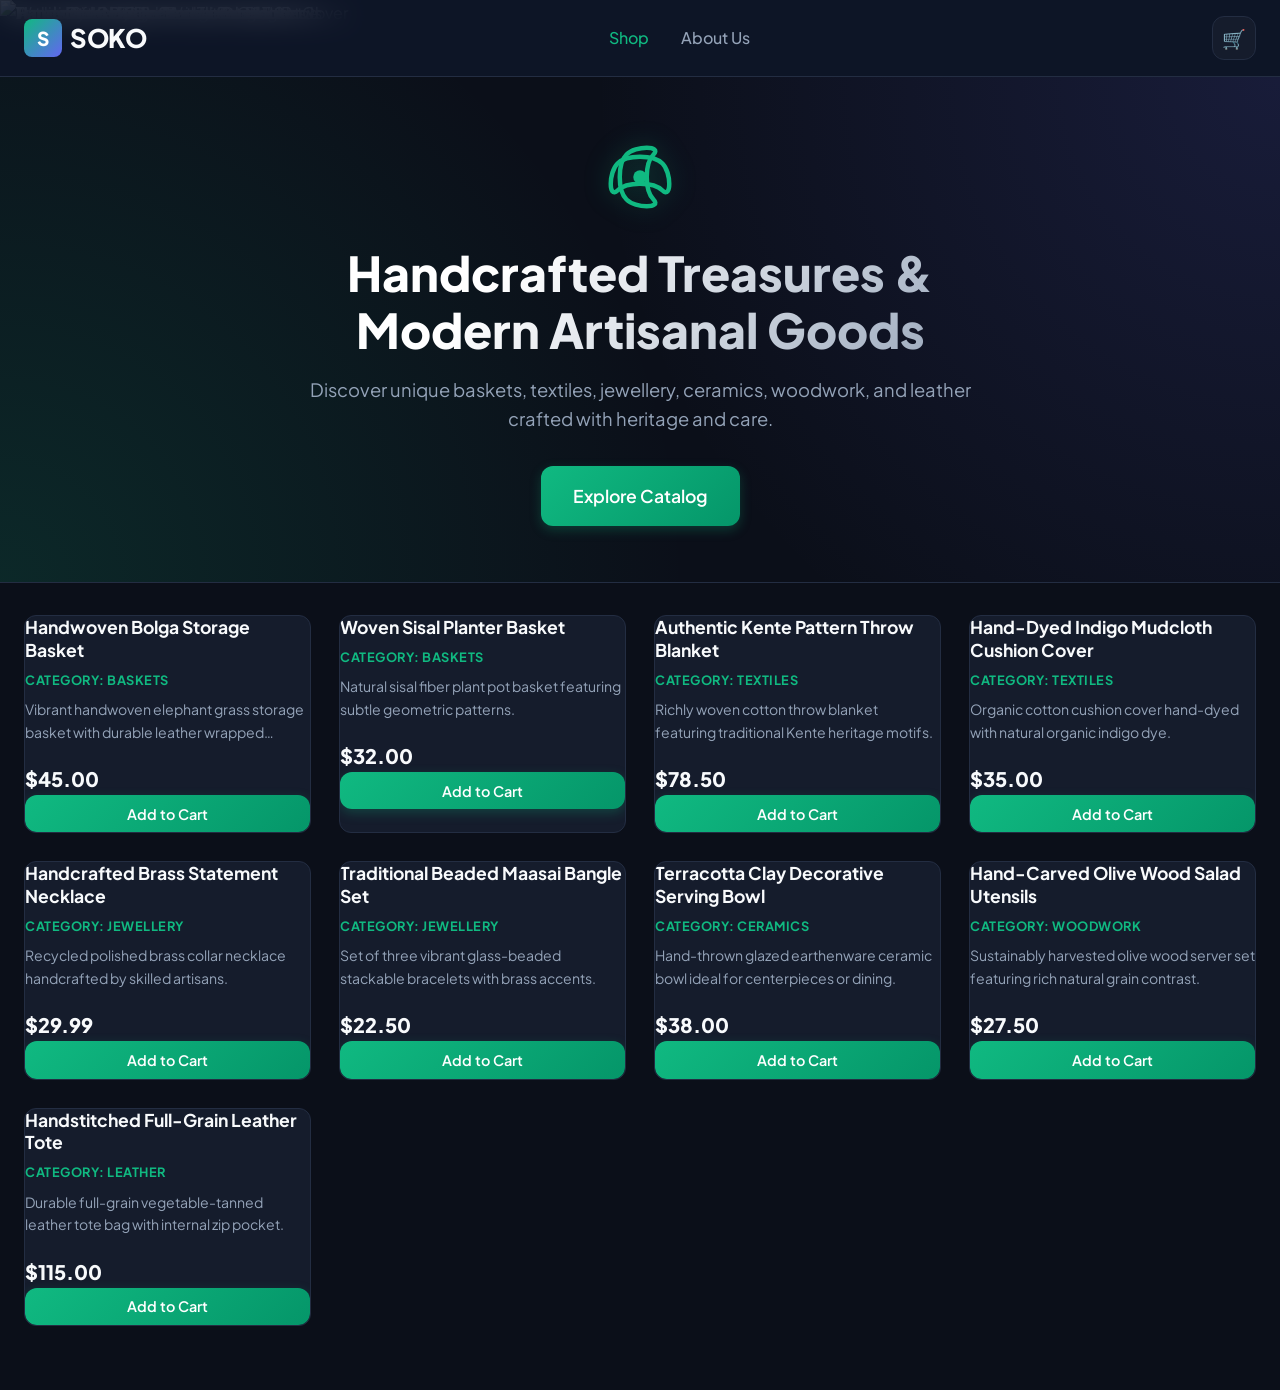
==== commit fe67a0b7: "Merge pull request #22 from IS-PROJECT-2026/feat/6-cart-add-remove-logic feat(cart): implement add/r" ====
--- a/index.html
+++ b/index.html
@@ -62,6 +62,7 @@
 
   <!-- SCRIPT TAGS -->
   <script src="js/products.js"></script>
+  <script src="js/cart.js"></script>
   <script>
     document.addEventListener('DOMContentLoaded', () => {
       const gridContainer = document.getElementById('products-grid') || document.getElementById('product-grid');
@@ -74,7 +75,7 @@
           <p class="category">Category: ${product.category}</p>
           <p class="description">${product.description}</p>
           <p class="price">$${Number(product.price).toFixed(2)}</p>
-          <button class="add-to-cart-btn" onclick="console.log('${product.id}')">Add to Cart</button>
+          <button class="add-to-cart-btn" onclick="addToCart('${product.id}')">Add to Cart</button>
         </div>
       `).join('');
     });
--- a/css/style.css
+++ b/css/style.css
@@ -262,10 +262,149 @@
   margin-bottom: 2rem;
 }
 
-/* --- GRID LAYOUT (ONLY STRUCTURAL GRID - CARD STYLING RESERVED FOR ISSUE #5) --- */
-.products-grid, .product-grid {
+/* --- PRODUCT GRID & CARD STYLES (ISSUE #5) --- */
+.product-grid,
+.products-grid {
   display: grid;
   grid-template-columns: repeat(auto-fill, minmax(280px, 1fr));
   gap: 1.75rem;
   margin: 2rem 0 4rem;
 }
+
+.card,
+.product-card {
+  background: var(--color-bg-card);
+  border: 1px solid var(--color-border);
+  border-radius: var(--radius-md);
+  overflow: hidden;
+  display: flex;
+  flex-direction: column;
+  transition: all var(--transition-normal);
+}
+
+.card:hover,
+.product-card:hover {
+  transform: translateY(-6px);
+  border-color: var(--color-border-light);
+  box-shadow: var(--shadow-md);
+}
+
+.card-media,
+.product-image-wrap {
+  position: relative;
+  width: 100%;
+  padding-top: 75%; /* 4:3 Aspect ratio */
+  overflow: hidden;
+  background: #0d121f;
+}
+
+.card-media img,
+.product-card img {
+  position: absolute;
+  top: 0;
+  left: 0;
+  width: 100%;
+  height: 100%;
+  object-fit: cover;
+  transition: transform 0.5s ease;
+}
+
+.card:hover .card-media img,
+.product-card:hover img {
+  transform: scale(1.08);
+}
+
+.card-body,
+.product-info {
+  padding: 1.25rem;
+  display: flex;
+  flex-direction: column;
+  flex-grow: 1;
+}
+
+.card-cat,
+.product-category,
+.category {
+  font-size: 0.8rem;
+  font-weight: 700;
+  color: var(--color-primary);
+  text-transform: uppercase;
+  letter-spacing: 0.5px;
+  margin-bottom: 0.5rem;
+}
+
+.card h3,
+.product-card h3 {
+  font-size: 1.1rem;
+  font-weight: 700;
+  margin-bottom: 0.5rem;
+  line-height: 1.3;
+  color: var(--color-text-main);
+}
+
+.card p.description,
+.product-card p.description {
+  font-size: 0.88rem;
+  color: var(--color-text-muted);
+  margin-bottom: 1.25rem;
+  display: -webkit-box;
+  -webkit-line-clamp: 2;
+  -webkit-box-orient: vertical;
+  overflow: hidden;
+}
+
+.card-footer,
+.product-footer {
+  margin-top: auto;
+  display: flex;
+  align-items: center;
+  justify-content: space-between;
+  gap: 1rem;
+  padding-top: 1rem;
+  border-top: 1px solid var(--color-border);
+}
+
+.price-tag,
+.price-current,
+.price {
+  font-size: 1.25rem;
+  font-weight: 800;
+  color: var(--color-text-main);
+}
+
+.add-btn,
+.add-to-cart-btn {
+  display: inline-flex;
+  align-items: center;
+  justify-content: center;
+  gap: 0.5rem;
+  padding: 0.6rem 1.2rem;
+  font-size: 0.9rem;
+  font-weight: 600;
+  border-radius: var(--radius-md);
+  background: linear-gradient(135deg, var(--color-primary), #059669);
+  color: #ffffff;
+  border: none;
+  cursor: pointer;
+  box-shadow: 0 4px 12px var(--color-primary-glow);
+  transition: all var(--transition-fast);
+}
+
+.add-btn:hover,
+.add-to-cart-btn:hover {
+  transform: translateY(-2px);
+  box-shadow: 0 6px 20px rgba(16, 185, 129, 0.4);
+}
+
+.add-btn:active,
+.add-to-cart-btn:active {
+  transform: translateY(0);
+}
+
+.add-btn:disabled,
+.add-to-cart-btn:disabled {
+  opacity: 0.5;
+  cursor: not-allowed;
+  transform: none;
+  box-shadow: none;
+}
